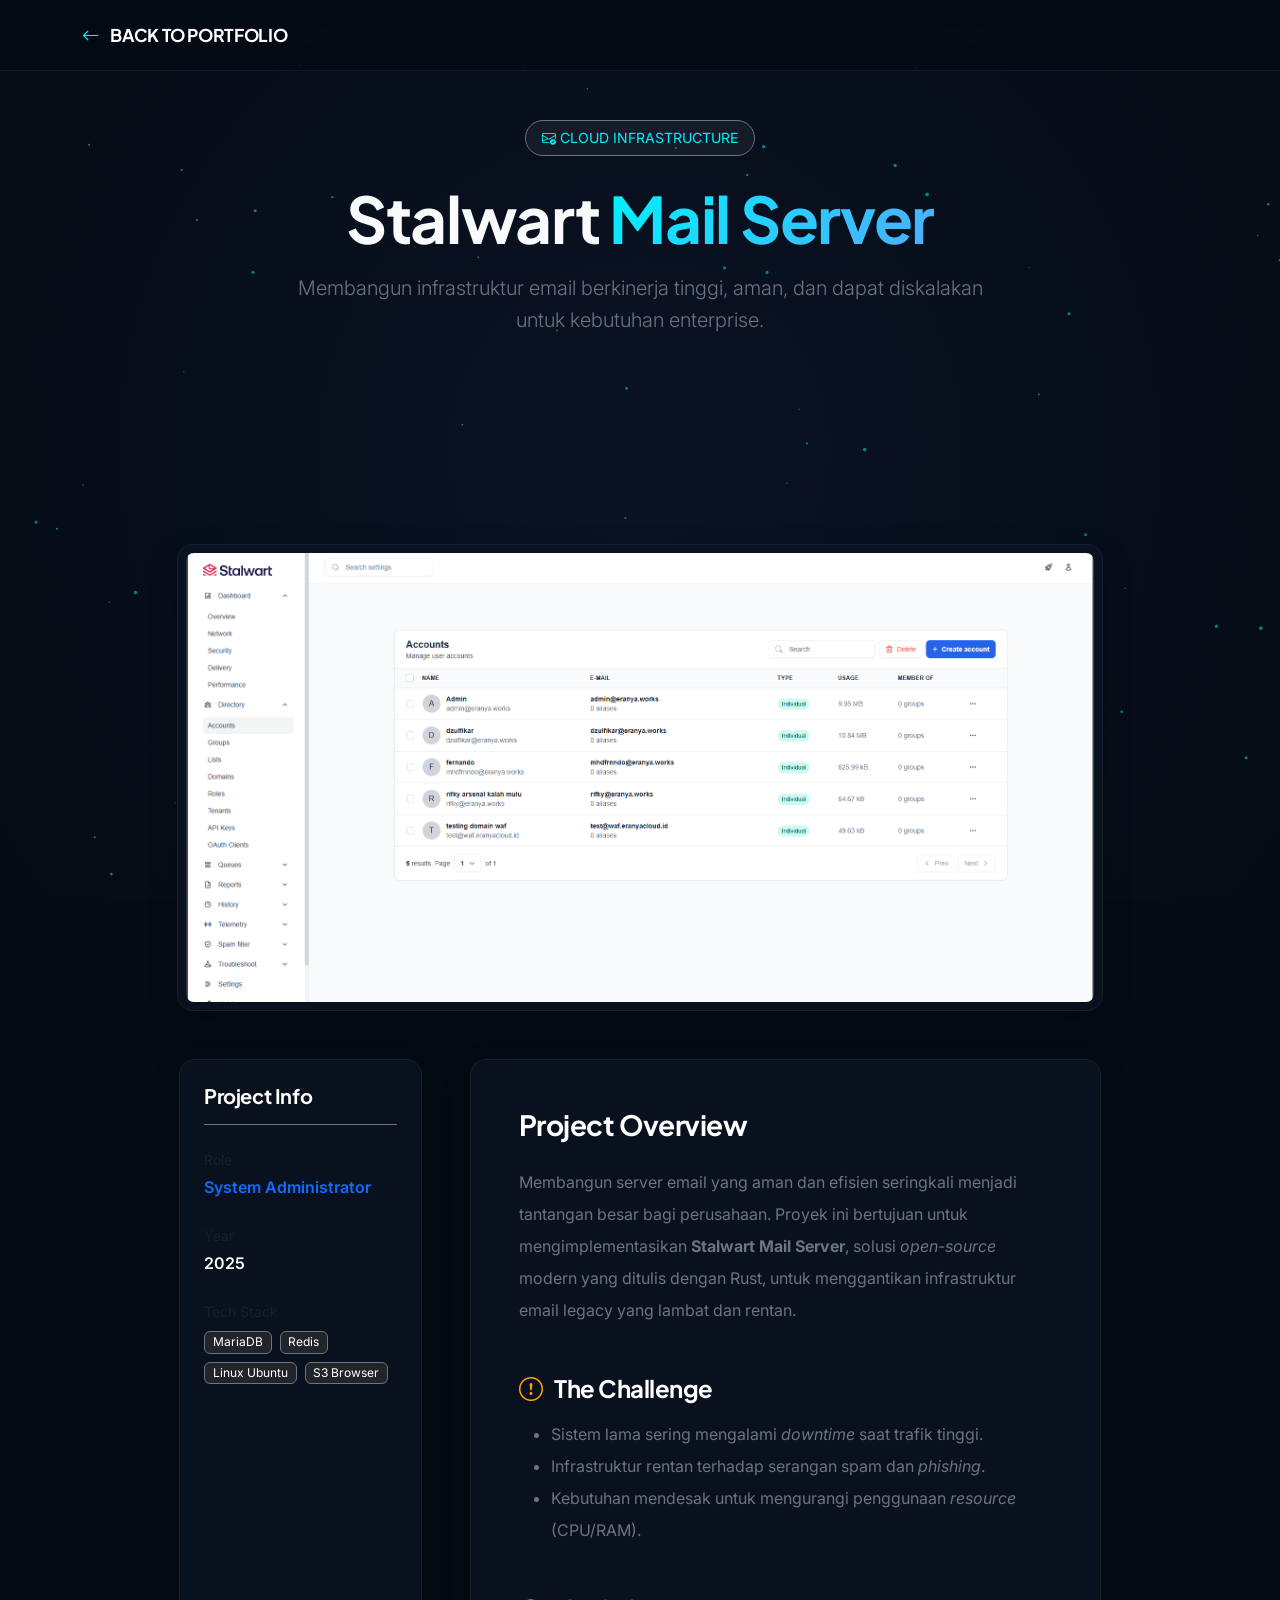
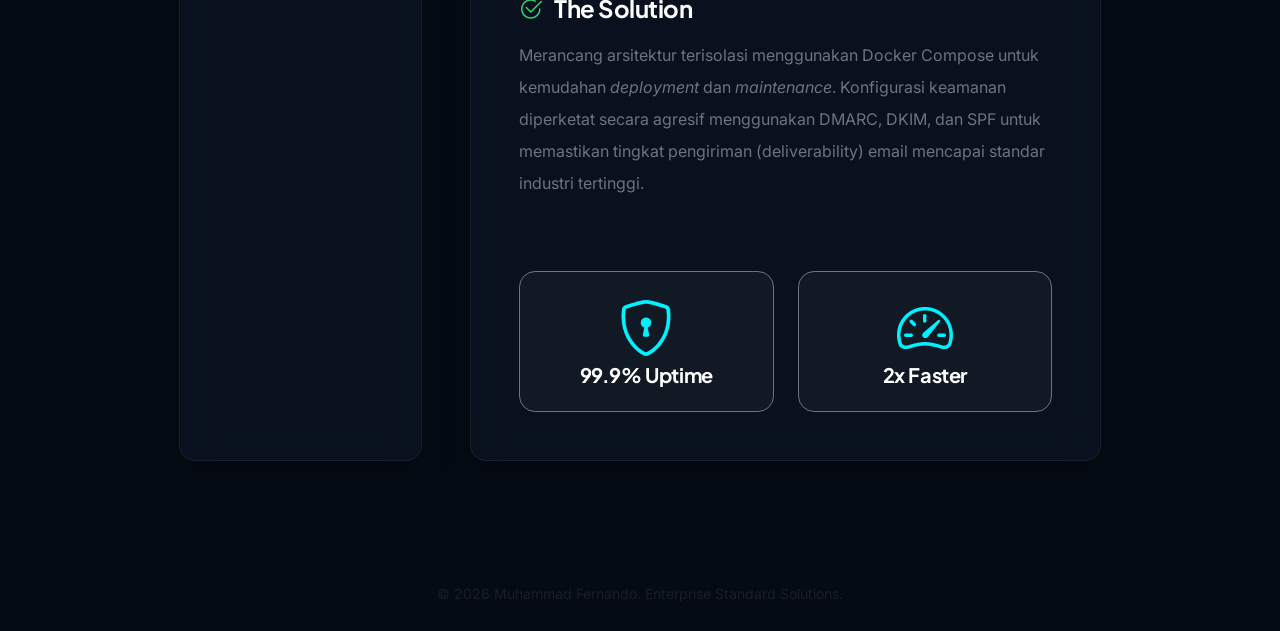
==== project-cloud.html @ 606b9d14 "Upload project portfolio pertama" ====
<!DOCTYPE html>
<html lang="en">
<head>
  <meta charset="UTF-8" />
  <meta name="viewport" content="width=device-width, initial-scale=1" />
  <title>Stalwart Mail Server | Muhammad Fernando</title>
  <link href="https://cdn.jsdelivr.net/npm/bootstrap@5.3.3/dist/css/bootstrap.min.css" rel="stylesheet">
  <link href="https://cdn.jsdelivr.net/npm/bootstrap-icons@1.11.3/font/bootstrap-icons.css" rel="stylesheet">
  <link href="https://unpkg.com/aos@2.3.4/dist/aos.css" rel="stylesheet">
  <link rel="stylesheet" href="style.css">
</head>
<body>
  <canvas id="meteor-canvas"></canvas>

  <nav class="navbar navbar-expand-lg fixed-top">
    <div class="container">
      <a class="navbar-brand text-white fw-bold" style="font-size:1.1rem;" href="index.html">
          <i class="bi bi-arrow-left text-info me-2"></i> BACK TO PORTFOLIO
      </a>
    </div>
  </nav>

  <section class="project-hero" style="padding-top: 120px; padding-bottom: 60px;">
    <div class="container">
      <div class="text-center mb-5" data-aos="fade-up">
        <div class="d-inline-block px-3 py-1 mb-4 border border-secondary rounded-pill" style="background: rgba(255,255,255,0.05);">
            <span class="text-info small letter-spacing-1"><i class="bi bi-envelope-check"></i> CLOUD INFRASTRUCTURE</span>
        </div>
        <h1 class="display-3 fw-bold mb-3">Stalwart <span class="rgb-text">Mail Server</span></h1>
        <p class="lead text-secondary mx-auto" style="max-width: 700px;">
            Membangun infrastruktur email berkinerja tinggi, aman, dan dapat diskalakan untuk kebutuhan enterprise.
        </p>
      </div>
    </div>
  </section>

  <section class="pb-5">
    <div class="container">
      <div class="row justify-content-center mb-5" data-aos="zoom-in" data-aos-delay="200">
        <div class="col-lg-10">
          <div class="glass-card p-2">
            <img src="assets/image/stalwart.png" class="img-fluid w-100 rounded-3" style="object-fit: cover;" alt="Stalwart Dashboard">
          </div>
        </div>
      </div>

      <div class="row justify-content-center g-5">
        <div class="col-lg-3" data-aos="fade-right">
          <div class="glass-card p-4 rounded-4 h-100">
            <h5 class="fw-bold text-white mb-4 border-bottom border-secondary pb-3">Project Info</h5>
            <div class="mb-4">
              <small class="text-muted d-block mb-1">Role</small>
              <span class="fw-semibold text-primary">System Administrator</span>
            </div>
            <div class="mb-4">
              <small class="text-muted d-block mb-1">Year</small>
              <span class="fw-semibold text-white">2025</span>
            </div>
            <div class="mb-3">
              <small class="text-muted d-block mb-2">Tech Stack</small>
              <div class="d-flex flex-wrap gap-2">
                <span class="badge bg-dark border border-secondary fw-normal">MariaDB</span>
                <span class="badge bg-dark border border-secondary fw-normal">Redis</span>
                <span class="badge bg-dark border border-secondary fw-normal">Linux Ubuntu</span>
                <span class="badge bg-dark border border-secondary fw-normal">S3 Browser</span>
              </div>
            </div>
          </div>
        </div>

        <div class="col-lg-7" data-aos="fade-left">
          <div class="glass-card p-5 rounded-4 h-100">
            <h3 class="fw-bold mb-4 text-white">Project Overview</h3>
            <p class="text-secondary lh-lg mb-5">
              Membangun server email yang aman dan efisien seringkali menjadi tantangan besar bagi perusahaan. Proyek ini bertujuan untuk mengimplementasikan <strong>Stalwart Mail Server</strong>, solusi <em>open-source</em> modern yang ditulis dengan Rust, untuk menggantikan infrastruktur email legacy yang lambat dan rentan.
            </p>

            <h4 class="fw-bold mb-3 text-white"><i class="bi bi-exclamation-circle text-warning me-2"></i> The Challenge</h4>
            <ul class="text-secondary lh-lg mb-5">
              <li>Sistem lama sering mengalami <em>downtime</em> saat trafik tinggi.</li>
              <li>Infrastruktur rentan terhadap serangan spam dan <em>phishing</em>.</li>
              <li>Kebutuhan mendesak untuk mengurangi penggunaan <em>resource</em> (CPU/RAM).</li>
            </ul>

            <h4 class="fw-bold mb-3 text-white"><i class="bi bi-check2-circle text-success me-2"></i> The Solution</h4>
            <p class="text-secondary lh-lg mb-5">
              Merancang arsitektur terisolasi menggunakan Docker Compose untuk kemudahan <em>deployment</em> dan <em>maintenance</em>. Konfigurasi keamanan diperketat secara agresif menggunakan DMARC, DKIM, dan SPF untuk memastikan tingkat pengiriman (deliverability) email mencapai standar industri tertinggi.
            </p>

            <div class="row g-4 mt-2">
              <div class="col-md-6">
                <div class="p-4 border border-secondary rounded-4 text-center" style="background: rgba(255,255,255,0.03);">
                  <i class="bi bi-shield-lock display-4 text-info mb-3"></i>
                  <h5 class="text-white mb-0">99.9% Uptime</h5>
                </div>
              </div>
              <div class="col-md-6">
                <div class="p-4 border border-secondary rounded-4 text-center" style="background: rgba(255,255,255,0.03);">
                  <i class="bi bi-speedometer2 display-4 text-info mb-3"></i>
                  <h5 class="text-white mb-0">2x Faster</h5>
                </div>
              </div>
            </div>
          </div>
        </div>
      </div>
    </div>
  </section>

  <footer class="py-4 mt-5 text-center">
    <small class="text-muted">© 2026 Muhammad Fernando. Enterprise Standard Solutions.</small>
  </footer>

  <script src="https://cdn.jsdelivr.net/npm/bootstrap@5.3.3/dist/js/bootstrap.bundle.min.js"></script>
  <script src="https://unpkg.com/aos@2.3.4/dist/aos.js"></script>
  <script src="script.js"></script>
</body>
</html>
---- style.css ----
/* ==========================================
   THEME: DEEP SAPPHIRE & CLEAN TECH
   ========================================== */
@import url('https://fonts.googleapis.com/css2?family=Plus+Jakarta+Sans:wght@400;500;600;700;800&family=Inter:wght@400;500&display=swap');

:root {
    --bg-dark: #050b14;       /* Deep Navy / Tech Blue */
    --bg-card: rgba(13, 22, 38, 0.6); /* Frosted Blue-Grey */
    --border-glass: rgba(255, 255, 255, 0.06);
    --text-primary: #f8fafc;
    --text-muted: #94a3b8;
    --cyan-main: #00f2fe;     /* Modern Cyan */
    --cyan-dark: #4facfe;     /* Tech Blue */
}

body {
    margin: 0; padding: 0;
    background-color: var(--bg-dark);
    color: var(--text-primary);
    font-family: 'Inter', sans-serif;
    overflow-x: hidden;
    line-height: 1.6;
}

/* Typography untuk Judul (Plus Jakarta Sans) */
h1, h2, h3, h4, h5, .navbar-brand {
    font-family: 'Plus Jakarta Sans', sans-serif;
    font-weight: 700;
    letter-spacing: -0.02em;
}

/* MEMAKSA SEMUA JUDUL SECTION RATA TENGAH */
.section-title {
    text-align: center !important;
    display: block;
    width: 100%;
    margin-bottom: 3.5rem;
    font-size: 2.5rem;
    letter-spacing: 1px;
}

/* Gradient Modern Cyan untuk Teks Spesial */
.rgb-text {
    background: linear-gradient(135deg, var(--cyan-main) 0%, var(--cyan-dark) 100%);
    -webkit-background-clip: text;
    -webkit-text-fill-color: transparent;
    display: inline-block;
}

/* Background Canvas */
#meteor-canvas {
    position: fixed; top: 0; left: 0; width: 100%; height: 100%;
    z-index: -1;
    background: radial-gradient(circle at center, #0a1324 0%, var(--bg-dark) 100%);
}

/* Netralkan warna logo bawaan bootstrap */
.text-info { color: var(--cyan-main) !important; }
.text-danger { color: #ff4757 !important; }
.text-success { color: #2ed573 !important; }
.text-warning { color: #ffa502 !important; }

/* Navbar Clean */
.navbar {
    background: rgba(5, 11, 20, 0.85);
    backdrop-filter: blur(16px);
    border-bottom: 1px solid var(--border-glass);
    padding: 1rem 0;
}
.nav-link {
    color: var(--text-muted) !important;
    font-family: 'Plus Jakarta Sans', sans-serif;
    font-size: 0.9rem; font-weight: 600; text-transform: uppercase; letter-spacing: 1px;
    transition: 0.3s;
}
.nav-link:hover { color: var(--text-primary) !important; transform: translateY(-2px); }

/* Photo Profile Box (Clean Solid) */
.cyborg-wrapper {
    position: relative; width: 300px; height: 350px; margin: 0 auto;
    border-radius: 20px;
    padding: 6px;
    background: linear-gradient(135deg, rgba(0, 242, 254, 0.2), rgba(255,255,255,0.02));
    box-shadow: 0 20px 40px rgba(0, 0, 0, 0.4);
}
.cyborg-img {
    width: 100%; height: 100%; object-fit: cover; border-radius: 14px;
    transition: 0.5s ease;
}
.cyborg-wrapper:hover .cyborg-img { transform: scale(1.02); }
.cyborg-ring, .lightning-effect, .scanner-line, .tech-status { display: none; } /* Hilangkan mainan */

/* Glass Cards */
.glass-card {
    background: var(--bg-card);
    border: 1px solid var(--border-glass);
    border-radius: 16px;
    padding: 2.5rem;
    backdrop-filter: blur(20px);
    transition: all 0.3s ease;
    box-shadow: 0 10px 30px rgba(0,0,0,0.2);
}
.glass-card:hover {
    transform: translateY(-8px);
    border-color: rgba(0, 242, 254, 0.3);
    box-shadow: 0 20px 40px rgba(0, 242, 254, 0.1);
}

/* Corporate Buttons */
.btn-luxury {
    background: linear-gradient(135deg, var(--cyan-dark), var(--cyan-main));
    color: #fff; border: none;
    padding: 12px 30px; border-radius: 8px;
    font-family: 'Plus Jakarta Sans', sans-serif;
    font-weight: 600; letter-spacing: 1px; text-transform: uppercase; font-size: 0.85rem;
    transition: 0.3s; display: inline-block; cursor: pointer;
    box-shadow: 0 10px 20px rgba(0, 242, 254, 0.2);
}
.btn-luxury:hover { transform: translateY(-3px); box-shadow: 0 15px 25px rgba(0, 242, 254, 0.4); color: #fff;}

/* Tech Badges */
.tech-badge {
    display: inline-flex; align-items: center; gap: 8px;
    padding: 8px 18px;
    background: rgba(255, 255, 255, 0.03);
    border: 1px solid var(--border-glass);
    border-radius: 8px;
    font-size: 0.85rem; color: var(--text-primary);
    margin: 6px; transition: 0.3s;
}
.tech-badge:hover { background: rgba(0, 242, 254, 0.1); border-color: var(--cyan-main); color: var(--cyan-main); transform: translateY(-3px); }

/* Preloader (Sleek Tech) */
.preloader {
    position: fixed; inset: 0; background-color: var(--bg-dark);
    z-index: 99999; display: flex; justify-content: center; align-items: center;
    transition: opacity 0.5s, visibility 0.5s;
}
.loader-content { text-align: center; width: 100%; max-width: 400px; }
.system-status { font-family: 'Inter', monospace; font-size: 0.8rem; letter-spacing: 2px; color: var(--text-muted); margin-bottom: 20px; }
.loader-title { font-family: 'Plus Jakarta Sans', sans-serif; font-size: 1.8rem; font-weight: 800; margin-bottom: 30px; }
.loader-text { color: var(--text-primary); }
.loader-x { color: var(--cyan-main); margin: 0 10px; }
.cyborg-bar-container { width: 100%; height: 3px; background: rgba(255,255,255,0.1); border-radius: 3px; overflow: hidden; }
.cyborg-bar { height: 100%; width: 0%; background: var(--cyan-main); transition: width 0.1s; }
.loader-percentage { font-size: 0.9rem; margin-top: 15px; color: var(--text-muted); }
.preloader-hidden { opacity: 0; visibility: hidden; pointer-events: none; }
#btn-enter { pointer-events: auto !important; cursor: pointer !important; margin-top: 25px; }

/* YouTube Section (Corporate Audio Profile) */
.cyber-playlist-panel { background: var(--bg-card); border: 1px solid var(--border-glass); border-radius: 16px; overflow: hidden; }
.yt-premium-header { padding: 40px; border-bottom: 1px solid var(--border-glass); background: rgba(0,0,0,0.2); }
.yt-avatar-premium { width: 90px; height: 90px; border-radius: 12px; object-fit: cover; border: 2px solid var(--border-glass); }
.header-bg-glow, .avatar-glow-wrapper { background: none; animation: none; padding: 0; }
.btn-subscribe-cyber {
    background: rgba(255,255,255,0.05); color: var(--text-primary); border: 1px solid var(--border-glass);
    padding: 10px 24px; border-radius: 8px; font-size: 0.8rem; font-weight: 600; letter-spacing: 1px; text-decoration: none; transition: 0.3s;
}
.btn-subscribe-cyber:hover { background: var(--text-primary); color: var(--bg-dark); }
.yt-pulse-icon { animation: none; display: none; } /* Matikan icon youtube berdenyut agar clean */

/* Track List */
.track-row { padding: 15px 25px; border-bottom: 1px solid rgba(255,255,255,0.03); transition: 0.3s; cursor: pointer; display: flex; align-items: center; }
.track-row:hover { background: rgba(255,255,255,0.03); padding-left: 30px; }
.track-indicator { width: 30px; font-size: 0.9rem; font-weight: 600; color: var(--text-muted); }
.audio-bars { display: none !important; }
.track-cover-wrapper { width: 48px; height: 48px; border-radius: 8px; position: relative; margin-right: 20px; overflow: hidden; }
.track-cover-img { width: 100%; height: 100%; object-fit: cover; transition: 0.3s; }
.track-row:hover .track-cover-img { transform: scale(1.1); }
.track-play-btn { position: absolute; inset: 0; background: rgba(0, 242, 254, 0.2); display: flex; justify-content: center; align-items: center; opacity: 0; color: #fff; transition: 0.3s; backdrop-filter: blur(2px); }
.track-row:hover .track-play-btn { opacity: 1; }
.track-name { font-size: 1rem; font-weight: 600; margin-bottom: 2px; color: var(--text-primary); }
.track-meta, .track-duration { font-size: 0.8rem; color: var(--text-muted); }

/* Contact Section (Minimal Grid) */
.cyborg-hud-panel { background: var(--bg-card); border: 1px solid var(--border-glass); padding: 50px 20px; border-radius: 16px; }
.hud-corner, .hud-scanline, .node-ring { display: none; }
.cyborg-node {
    width: 60px; height: 60px; display: inline-flex; justify-content: center; align-items: center;
    background: rgba(255,255,255,0.03); border: 1px solid var(--border-glass); color: var(--text-primary); font-size: 1.5rem; transition: 0.3s; border-radius: 12px;
}
.cyborg-node:hover { background: var(--cyan-main); color: var(--bg-dark); border-color: var(--cyan-main); transform: translateY(-5px); }
.hud-subtitle { color: var(--text-muted); font-size: 0.9rem; }

/* Desktop PlayerWidget */
.cyber-player {
    position: fixed; bottom: 30px; left: 30px; background: rgba(5, 11, 20, 0.9);
    backdrop-filter: blur(15px); border: 1px solid var(--border-glass); border-radius: 12px;
    padding: 15px; width: 300px; z-index: 1000; box-shadow: 0 15px 35px rgba(0,0,0,0.6);
}
.player-top { display: flex; align-items: center; gap: 15px; margin-bottom: 12px; }
.track-cover { width: 45px; height: 45px; object-fit: cover; border-radius: 8px; }
.track-info { flex-grow: 1; overflow: hidden; }
.track-title { font-size: 0.85rem; font-weight: 700; white-space: nowrap; overflow: hidden; text-overflow: ellipsis; color: var(--text-primary); }
.track-artist { font-size: 0.7rem; color: var(--cyan-main); font-weight: 500;}
.player-controls { display: flex; gap: 10px; }
.control-btn { background: none; border: none; color: var(--text-muted); font-size: 1.2rem; cursor: pointer; transition: 0.2s; }
.control-btn:hover { color: var(--text-primary); }
.play-btn { color: var(--cyan-main); font-size: 1.4rem; }
.player-bottom { display: flex; align-items: center; gap: 10px; font-size: 0.7rem; font-weight: 500; color: var(--text-muted); }
.progress-container { flex-grow: 1; height: 4px; background: rgba(255,255,255,0.1); cursor: pointer; border-radius: 2px; overflow: hidden;}
.progress-fill { height: 100%; width: 0%; background: var(--cyan-main); pointer-events: none; }

section { padding: 100px 0; }

@media (max-width: 768px) {
    .cyber-player { width: calc(100% - 40px); bottom: 20px; left: 20px; }
    .cyborg-wrapper { width: 100%; max-width: 280px; height: auto; aspect-ratio: 4/5; }
    .yt-premium-header { text-align: center; }
}

/* ==========================================
   FIX: CERTIFICATES SECTION STYLES
   ========================================== */
/* Mengatur padding kartu sertifikat */
.cert-card {
    padding: 2rem !important;
    text-align: center;
}

/* Wadah gambar: Memaksa ukuran seragam */
.cert-img-wrapper {
    position: relative;
    width: 100%;
    /* KUNCI PERBAIKAN: Memaksa rasio aspek 4:3 agar semua kotak sama besar */
    aspect-ratio: 4 / 3; 
    border-radius: 12px;
    overflow: hidden;
    border: 1px solid var(--border-glass);
    box-shadow: 0 5px 15px rgba(0,0,0,0.3);
    margin-bottom: 20px;
    background: rgba(0,0,0,0.2); /* Placeholder gelap jika gambar loading */
}

/* Gambar: Agar tidak gepeng/distorsi */
.cert-img {
    width: 100%;
    height: 100%;
    object-fit: cover; /* Memotong bagian berlebih agar gambar tetap proporsional */
    object-position: center; /* Fokus ke tengah gambar */
    transition: transform 0.5s ease;
}

/* Overlay (Lapisan gelap saat di-hover) */
.cert-overlay {
    position: absolute;
    inset: 0;
    background: rgba(5, 11, 20, 0.85); /* Latar gelap biru tua sesuai tema */
    display: flex;
    justify-content: center;
    align-items: center;
    opacity: 0; /* Sembunyi normalnya */
    transition: 0.3s ease-in-out;
    backdrop-filter: blur(4px); /* Efek blur di belakang tombol */
}

/* Tombol di dalam overlay */
.cert-overlay .btn-luxury {
    padding: 8px 20px;
    font-size: 0.75rem;
    background: rgba(255,255,255,0.1);
    border: 1px solid var(--cyan-main);
    text-decoration: none;
}
.cert-overlay .btn-luxury:hover {
    background: var(--cyan-main);
    color: var(--bg-dark);
}

/* EFEK HOVER */
/* Saat kartu disorot, munculkan overlay */
.cert-card:hover .cert-overlay {
    opacity: 1;
}
/* Saat kartu disorot, gambar di-zoom sedikit */
.cert-card:hover .cert-img {
    transform: scale(1.1);
}

/* ==========================================
   ADVANCED ABOUT SECTION (HOLOGRAPHIC)
   ========================================== */

/* --- Teks & Panel Kiri --- */
.about-glass-panel {
    background: var(--bg-card);
    border: 1px solid var(--border-glass);
    border-radius: 20px;
    padding: 3rem;
    backdrop-filter: blur(20px);
    box-shadow: 0 15px 35px rgba(0, 0, 0, 0.4);
    transition: 0.4s ease;
}

.about-glass-panel:hover {
    border-color: rgba(0, 242, 254, 0.2);
    box-shadow: 0 20px 50px rgba(0, 242, 254, 0.1);
}

.panel-glow {
    position: absolute;
    top: -50px; right: -50px;
    width: 200px; height: 200px;
    background: radial-gradient(circle, rgba(0, 242, 254, 0.1) 0%, transparent 70%);
    pointer-events: none;
}

.icon-box-cyan {
    width: 45px; height: 45px;
    background: rgba(0, 242, 254, 0.1);
    color: var(--cyan-main);
    display: flex; justify-content: center; align-items: center;
    border-radius: 12px;
    font-size: 1.5rem;
    border: 1px solid rgba(0, 242, 254, 0.3);
}

.about-text-content p {
    color: var(--text-muted);
    font-size: 1.05rem;
    line-height: 1.8;
    margin-bottom: 1.2rem;
}
.about-text-content strong { color: var(--text-primary); font-weight: 600; }

/* Badges Pengalaman */
.exp-badge {
    position: relative;
    display: inline-flex; align-items: center; gap: 10px;
    padding: 10px 20px;
    background: rgba(255, 255, 255, 0.03);
    border: 1px solid var(--border-glass);
    border-radius: 50px;
    color: var(--text-primary);
    font-size: 0.85rem; font-weight: 600; letter-spacing: 1px;
    overflow: hidden;
    transition: 0.3s;
}
.exp-badge i { color: var(--cyan-main); font-size: 1.2rem; }
.exp-badge:hover {
    border-color: var(--cyan-main);
    transform: translateY(-3px);
}
.badge-glow {
    position: absolute; left: -100%; top: 0; width: 50%; height: 100%;
    background: linear-gradient(90deg, transparent, rgba(0, 242, 254, 0.2), transparent);
    animation: sweep 3s infinite;
}
@keyframes sweep { 100% { left: 200%; } }

/* --- FOTO BESAR & ANIMASI (KOLOM KANAN) --- */
.hero-about-wrapper {
    position: relative;
    width: 400px;  /* UKURAN DIPERBESAR */
    height: 500px; /* UKURAN DIPERBESAR */
    margin: 0 auto;
    display: flex; justify-content: center; align-items: center;
}

/* Lingkaran Berputar */
.holo-ring {
    position: absolute;
    border-radius: 50%;
    top: 50%; left: 50%;
    transform: translate(-50%, -50%);
}
.ring-outer {
    width: 450px; height: 450px;
    border: 2px dashed rgba(0, 242, 254, 0.2);
    animation: spinRight 25s linear infinite;
}
.ring-inner {
    width: 420px; height: 420px;
    border: 1px solid rgba(255, 255, 255, 0.1);
    border-top: 2px solid var(--cyan-main);
    border-bottom: 2px solid var(--cyan-main);
    animation: spinLeft 15s linear infinite;
}

/* Kontainer Gambar Utama */
.hero-img-container {
    position: relative;
    width: 100%; height: 100%;
    border-radius: 24px; /* Sudut melengkung elegan */
    overflow: hidden;
    z-index: 5;
    border: 1px solid rgba(255, 255, 255, 0.1);
    box-shadow: 0 20px 50px rgba(0,0,0,0.6);
    background: var(--bg-dark);
}

.hero-about-img {
    width: 100%; height: 100%;
    object-fit: cover;
    object-position: center top;
    filter: grayscale(20%) contrast(110%);
    transition: 0.5s ease;
}
.hero-about-wrapper:hover .hero-about-img {
    filter: grayscale(0%) contrast(105%);
    transform: scale(1.05);
}

/* Garis Pemindai (Scanline) */
.img-scanline {
    position: absolute; top: 0; left: 0;
    width: 100%; height: 4px;
    background: rgba(0, 242, 254, 0.6);
    box-shadow: 0 0 15px var(--cyan-main);
    z-index: 10;
    animation: scanImage 4s ease-in-out infinite;
    pointer-events: none;
}

/* Label Status */
.hero-status-label {
    position: absolute; bottom: 20px; right: 20px;
    background: rgba(0,0,0,0.7);
    backdrop-filter: blur(5px);
    border: 1px solid var(--border-glass);
    padding: 6px 15px; border-radius: 50px;
    color: #fff; font-size: 0.75rem; font-weight: 600; letter-spacing: 1px;
    display: flex; align-items: center; gap: 8px; z-index: 10;
}
.status-dot {
    width: 8px; height: 8px; border-radius: 50%;
    background: #00f2fe;
    box-shadow: 0 0 10px #00f2fe;
    animation: blink 1.5s infinite;
}

/* Floating Tech Icons */
.float-icon {
    position: absolute; z-index: 6;
    width: 50px; height: 50px;
    background: rgba(13, 22, 38, 0.8);
    border: 1px solid rgba(0, 242, 254, 0.3);
    backdrop-filter: blur(10px);
    border-radius: 12px;
    display: flex; justify-content: center; align-items: center;
    font-size: 1.5rem; color: var(--cyan-main);
    box-shadow: 0 10px 20px rgba(0,0,0,0.5);
}
.float-1 { top: 10%; left: -25px; animation: floatObj 4s ease-in-out infinite; }
.float-2 { bottom: 20%; right: -25px; animation: floatObj 5s ease-in-out infinite 1s; }
.float-3 { bottom: -20px; left: 20%; animation: floatObj 6s ease-in-out infinite 2s; }

/* Animasi Keyframes */
@keyframes spinRight { 100% { transform: translate(-50%, -50%) rotate(360deg); } }
@keyframes spinLeft { 100% { transform: translate(-50%, -50%) rotate(-360deg); } }
@keyframes scanImage {
    0% { top: -10%; opacity: 0; }
    20% { opacity: 1; }
    80% { opacity: 1; }
    100% { top: 105%; opacity: 0; }
}
@keyframes floatObj {
    0%, 100% { transform: translateY(0); }
    50% { transform: translateY(-15px); }
}
@keyframes blink { 50% { opacity: 0.3; } }

/* Responsif Layar HP */
@media (max-width: 768px) {
    .hero-about-wrapper { width: 100%; max-width: 320px; height: 400px; margin-top: 30px; }
    .ring-outer { width: 350px; height: 350px; }
    .ring-inner { width: 330px; height: 330px; }
    .float-icon { width: 40px; height: 40px; font-size: 1.2rem; }
    .about-glass-panel { padding: 1.5rem; }
}
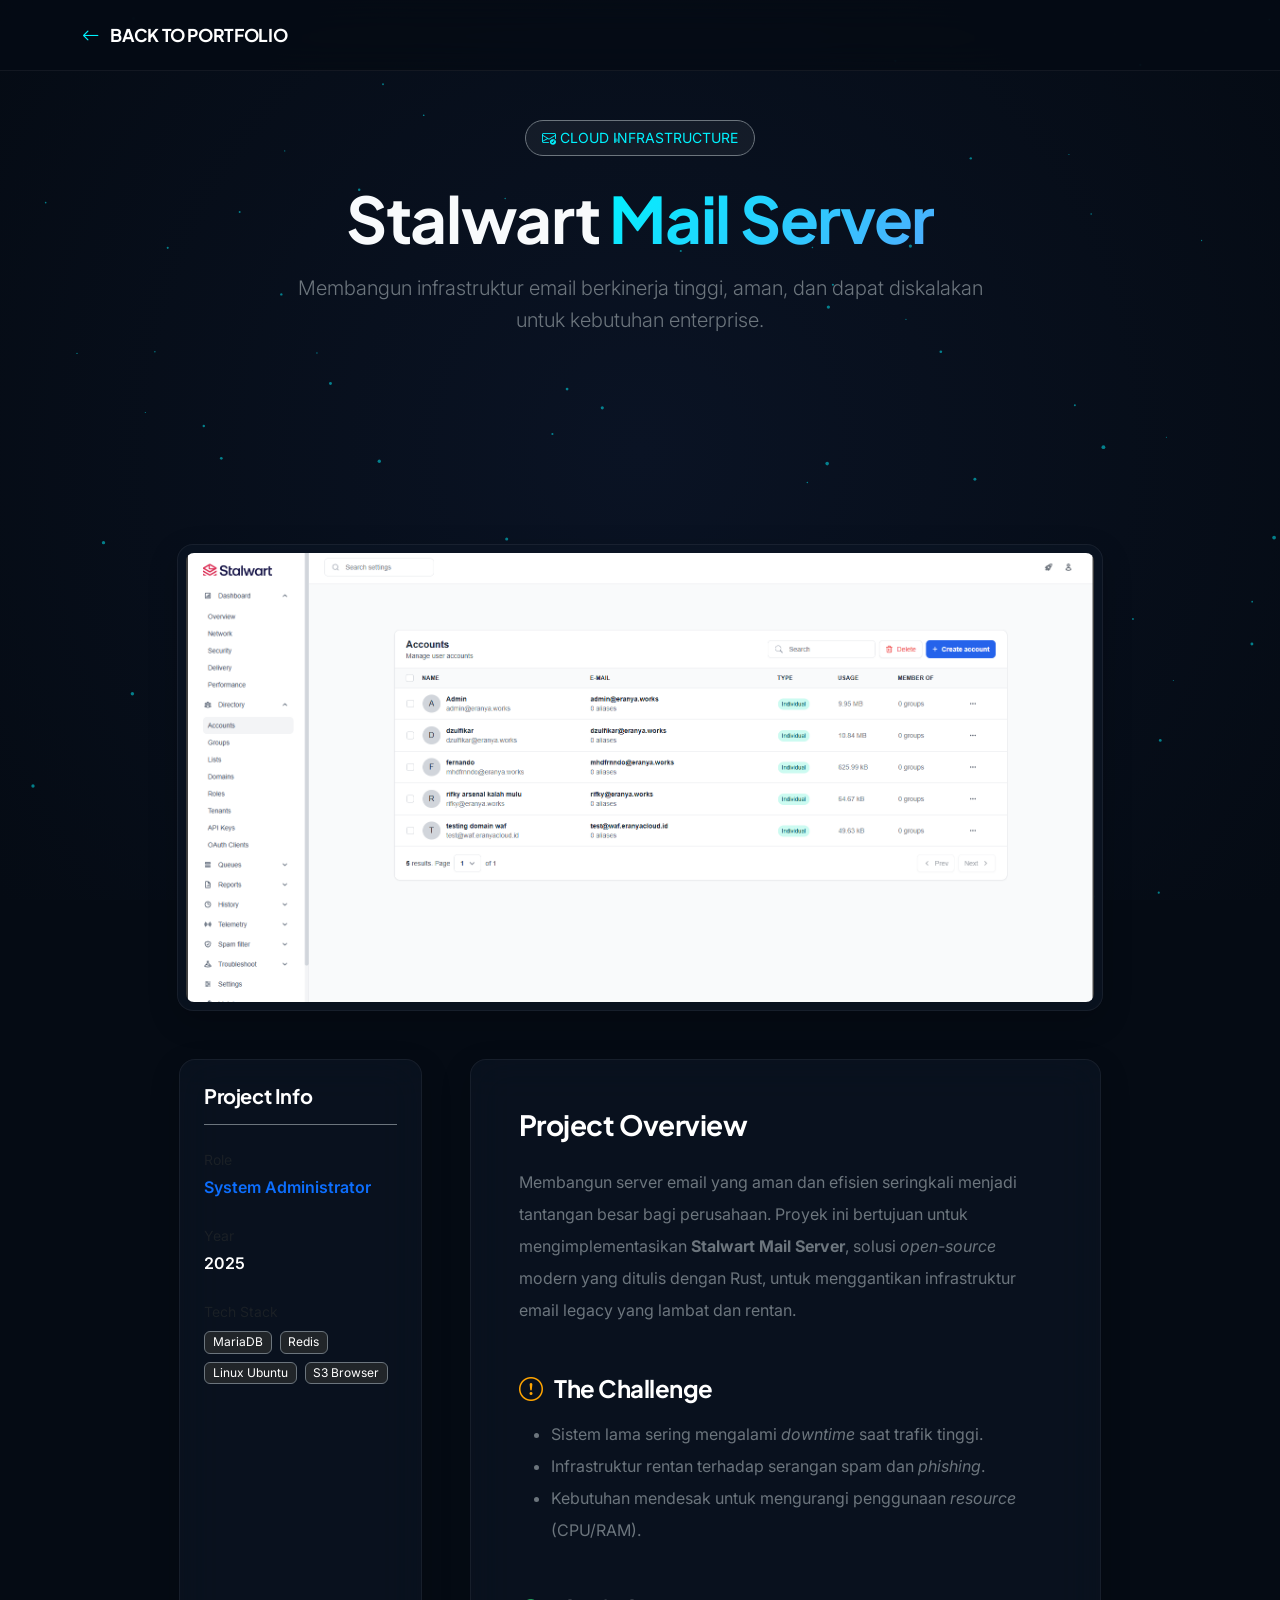
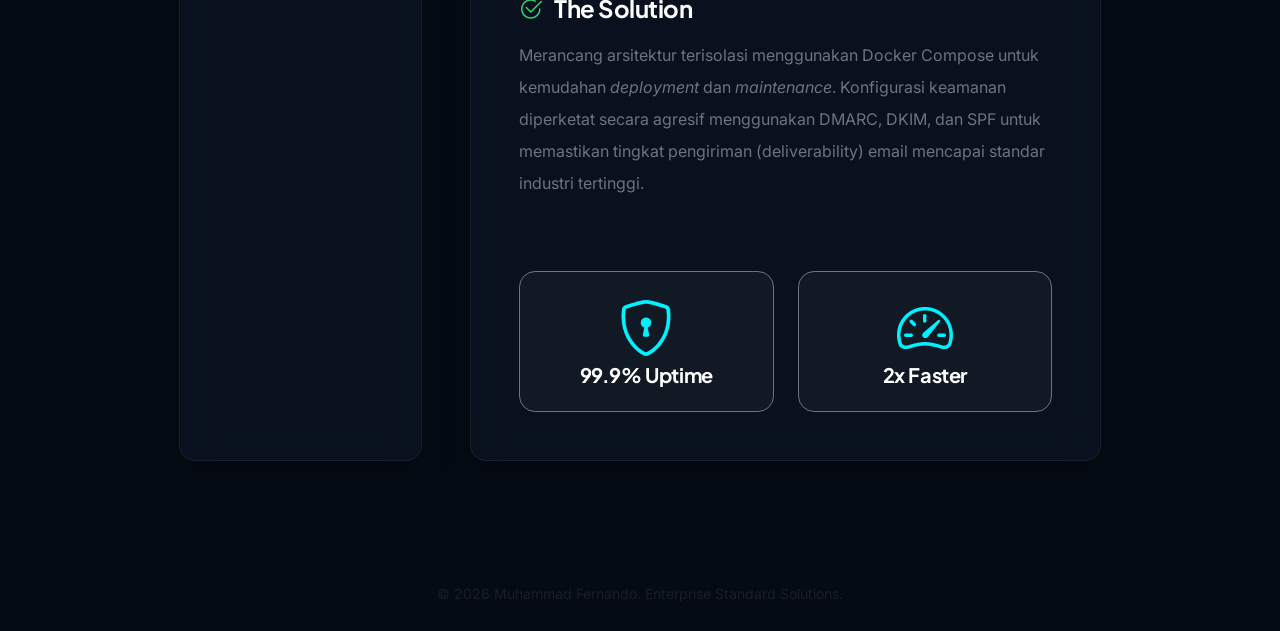
==== commit 3303183d: "Set Up Vercel Speed Insights # Vercel Speed Insights Implementation Report  ## Summary Successfully " ====
--- a/project-cloud.html
+++ b/project-cloud.html
@@ -114,5 +114,9 @@
   <script src="https://cdn.jsdelivr.net/npm/bootstrap@5.3.3/dist/js/bootstrap.bundle.min.js"></script>
   <script src="https://unpkg.com/aos@2.3.4/dist/aos.js"></script>
   <script src="script.js"></script>
+  <script>
+    window.si = window.si || function () { (window.siq = window.siq || []).push(arguments); };
+  </script>
+  <script defer src="/_vercel/speed-insights/script.js"></script>
 </body>
 </html>
